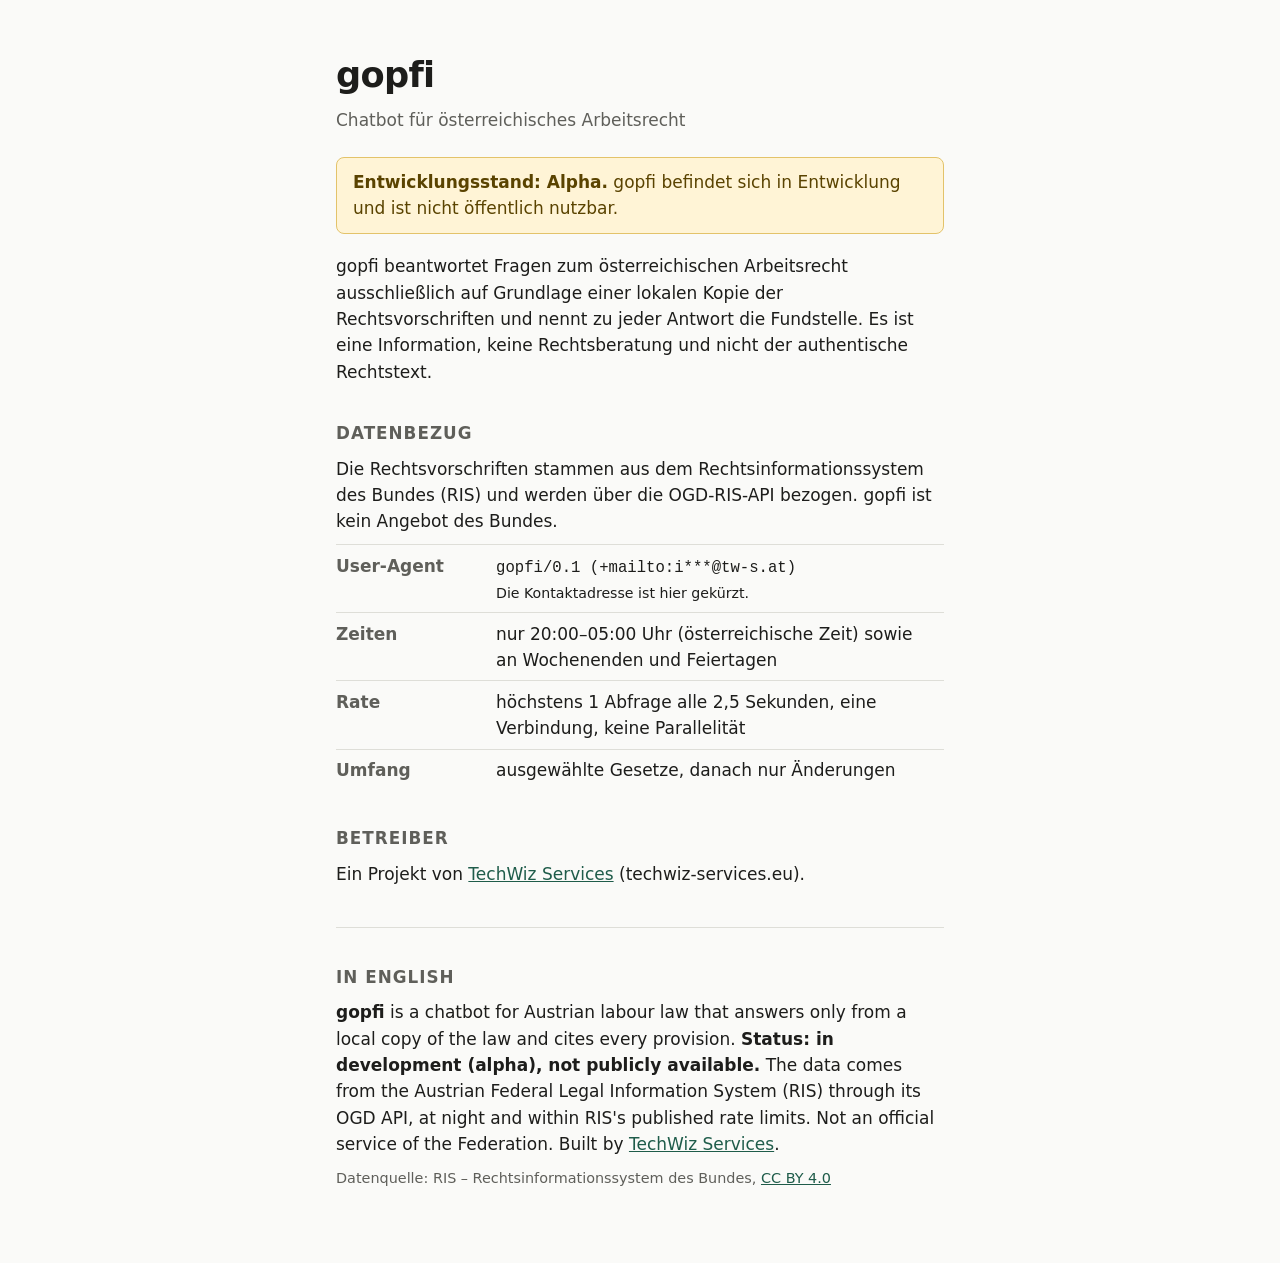
==== index.html @ 100e7675 "Website" ====
<!doctype html>
<html lang="de">
<head>
<meta charset="utf-8">
<meta name="viewport" content="width=device-width, initial-scale=1">
<title>gopfi</title>
<meta name="description" content="gopfi: Chatbot für österreichisches Arbeitsrecht. In Entwicklung (Alpha).">
<style>
  :root {
    --bg: #fafaf8; --fg: #1d1d1b; --muted: #5f5f5a; --line: #deded8;
    --accent: #1f5c4a; --warn-bg: #fff4d6; --warn-line: #e3c36a; --warn-fg: #5a4300;
  }
  @media (prefers-color-scheme: dark) {
    :root {
      --bg: #151614; --fg: #ecece8; --muted: #a2a29a; --line: #2f302c;
      --accent: #7cc4aa; --warn-bg: #2d2610; --warn-line: #7a6525; --warn-fg: #f0dca0;
    }
  }
  * { box-sizing: border-box; }
  body {
    margin: 0; background: var(--bg); color: var(--fg);
    font: 17px/1.55 system-ui, -apple-system, "Segoe UI", Roboto, sans-serif;
  }
  main { max-width: 40rem; margin: 0 auto; padding: 3rem 16px 4rem; }
  h1 { font-size: 2.2rem; margin: 0 0 .25rem; letter-spacing: -.02em; }
  h2 { font-size: 1.05rem; margin: 2.2rem 0 .5rem; text-transform: uppercase; letter-spacing: .06em; color: var(--muted); }
  p { margin: .6rem 0; }
  a { color: var(--accent); }
  .tag { color: var(--muted); margin: 0 0 1.5rem; }
  .notice {
    background: var(--warn-bg); border: 1px solid var(--warn-line); color: var(--warn-fg);
    border-radius: 8px; padding: .7rem 1rem; margin: 1.2rem 0;
  }
  table { border-collapse: collapse; width: 100%; margin: .5rem 0; }
  th, td { text-align: left; vertical-align: top; padding: .45rem .6rem .45rem 0; border-top: 1px solid var(--line); }
  th { width: 10rem; font-weight: 600; color: var(--muted); }
  code { font: .92em ui-monospace, SFMono-Regular, Menlo, Consolas, monospace; overflow-wrap: anywhere; }
  hr { border: 0; border-top: 1px solid var(--line); margin: 2.5rem 0 1.5rem; }
  footer { color: var(--muted); font-size: .9rem; }
</style>
</head>
<body>
<main>
  <h1>gopfi</h1>
  <p class="tag">Chatbot für österreichisches Arbeitsrecht</p>

  <div class="notice"><strong>Entwicklungsstand: Alpha.</strong> gopfi befindet sich in Entwicklung und ist nicht öffentlich nutzbar.</div>

  <p>gopfi beantwortet Fragen zum österreichischen Arbeitsrecht ausschließlich auf Grundlage einer lokalen Kopie der Rechtsvorschriften und nennt zu jeder Antwort die Fundstelle. Es ist eine Information, keine Rechtsberatung und nicht der authentische Rechtstext.</p>

  <h2>Datenbezug</h2>
  <p>Die Rechtsvorschriften stammen aus dem Rechtsinformationssystem des Bundes (RIS) und werden über die OGD-RIS-API bezogen. gopfi ist kein Angebot des Bundes.</p>
  <table>
    <tr><th>User-Agent</th><td><code>gopfi/0.1 (+mailto:i***@tw-s.at)</code><br><small>Die Kontaktadresse ist hier gekürzt.</small></td></tr>
    <tr><th>Zeiten</th><td>nur 20:00–05:00 Uhr (österreichische Zeit) sowie an Wochenenden und Feiertagen</td></tr>
    <tr><th>Rate</th><td>höchstens 1 Abfrage alle 2,5 Sekunden, eine Verbindung, keine Parallelität</td></tr>
    <tr><th>Umfang</th><td>ausgewählte Gesetze, danach nur Änderungen</td></tr>
  </table>

  <h2>Betreiber</h2>
  <p>Ein Projekt von <a href="https://techwiz-services.eu">TechWiz Services</a> (techwiz-services.eu).</p>

  <hr>
  <h2>In English</h2>
  <p><strong>gopfi</strong> is a chatbot for Austrian labour law that answers only from a local copy of the law and cites every provision. <strong>Status: in development (alpha), not publicly available.</strong> The data comes from the Austrian Federal Legal Information System (RIS) through its OGD API, at night and within RIS's published rate limits. Not an official service of the Federation. Built by <a href="https://techwiz-services.eu">TechWiz Services</a>.</p>

  <footer>
    <p>Datenquelle: RIS – Rechtsinformationssystem des Bundes, <a href="https://creativecommons.org/licenses/by/4.0/deed.de">CC BY 4.0</a></p>
  </footer>
</main>
</body>
</html>
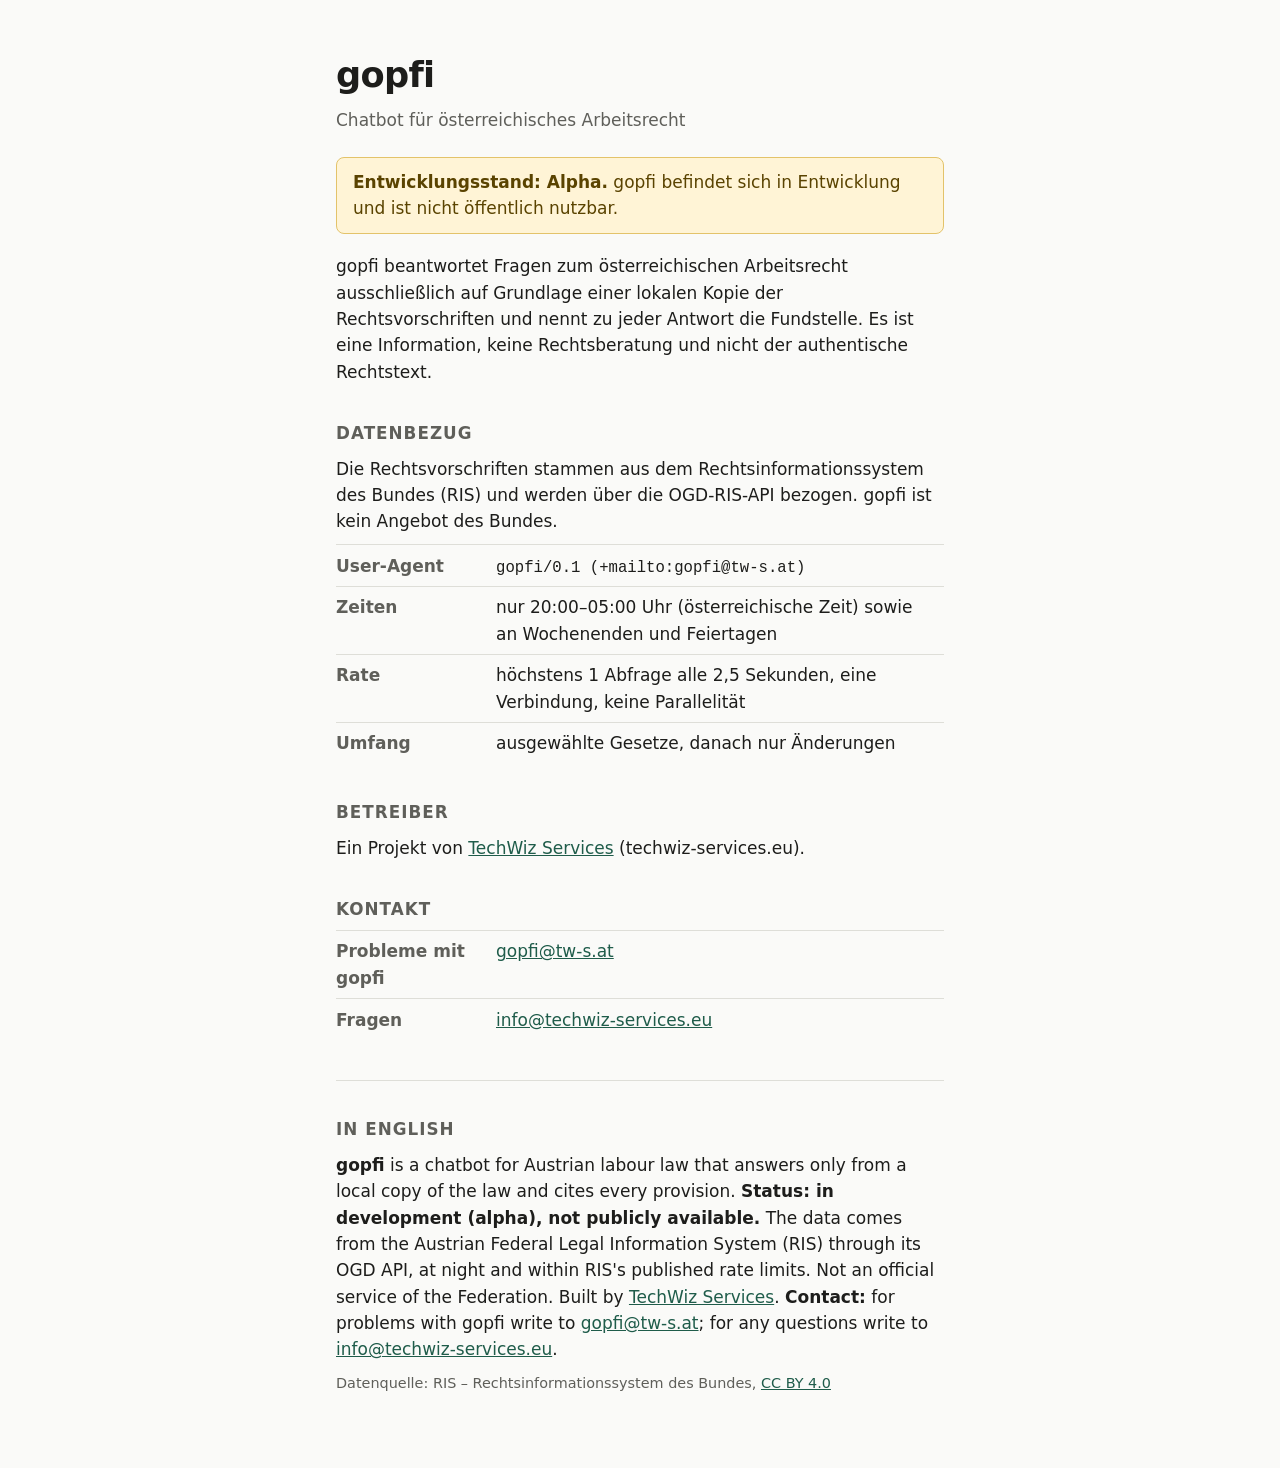
==== commit 2c61c772: "Update website" ====
--- a/index.html
+++ b/index.html
@@ -51,7 +51,7 @@
   <h2>Datenbezug</h2>
   <p>Die Rechtsvorschriften stammen aus dem Rechtsinformationssystem des Bundes (RIS) und werden über die OGD-RIS-API bezogen. gopfi ist kein Angebot des Bundes.</p>
   <table>
-    <tr><th>User-Agent</th><td><code>gopfi/0.1 (+mailto:i***@tw-s.at)</code><br><small>Die Kontaktadresse ist hier gekürzt.</small></td></tr>
+    <tr><th>User-Agent</th><td><code>gopfi/0.1 (+mailto:gopfi@tw-s.at)</code></td></tr>
     <tr><th>Zeiten</th><td>nur 20:00–05:00 Uhr (österreichische Zeit) sowie an Wochenenden und Feiertagen</td></tr>
     <tr><th>Rate</th><td>höchstens 1 Abfrage alle 2,5 Sekunden, eine Verbindung, keine Parallelität</td></tr>
     <tr><th>Umfang</th><td>ausgewählte Gesetze, danach nur Änderungen</td></tr>
@@ -60,9 +60,15 @@
   <h2>Betreiber</h2>
   <p>Ein Projekt von <a href="https://techwiz-services.eu">TechWiz Services</a> (techwiz-services.eu).</p>
 
+  <h2>Kontakt</h2>
+  <table>
+    <tr><th>Probleme mit gopfi</th><td><a href="mailto:gopfi@tw-s.at">gopfi@tw-s.at</a></td></tr>
+    <tr><th>Fragen</th><td><a href="mailto:info@techwiz-services.eu">info@techwiz-services.eu</a></td></tr>
+  </table>
+
   <hr>
   <h2>In English</h2>
-  <p><strong>gopfi</strong> is a chatbot for Austrian labour law that answers only from a local copy of the law and cites every provision. <strong>Status: in development (alpha), not publicly available.</strong> The data comes from the Austrian Federal Legal Information System (RIS) through its OGD API, at night and within RIS's published rate limits. Not an official service of the Federation. Built by <a href="https://techwiz-services.eu">TechWiz Services</a>.</p>
+  <p><strong>gopfi</strong> is a chatbot for Austrian labour law that answers only from a local copy of the law and cites every provision. <strong>Status: in development (alpha), not publicly available.</strong> The data comes from the Austrian Federal Legal Information System (RIS) through its OGD API, at night and within RIS's published rate limits. Not an official service of the Federation. Built by <a href="https://techwiz-services.eu">TechWiz Services</a>. <strong>Contact:</strong> for problems with gopfi write to <a href="mailto:gopfi@tw-s.at">gopfi@tw-s.at</a>; for any questions write to <a href="mailto:info@techwiz-services.eu">info@techwiz-services.eu</a>.</p>
 
   <footer>
     <p>Datenquelle: RIS – Rechtsinformationssystem des Bundes, <a href="https://creativecommons.org/licenses/by/4.0/deed.de">CC BY 4.0</a></p>
